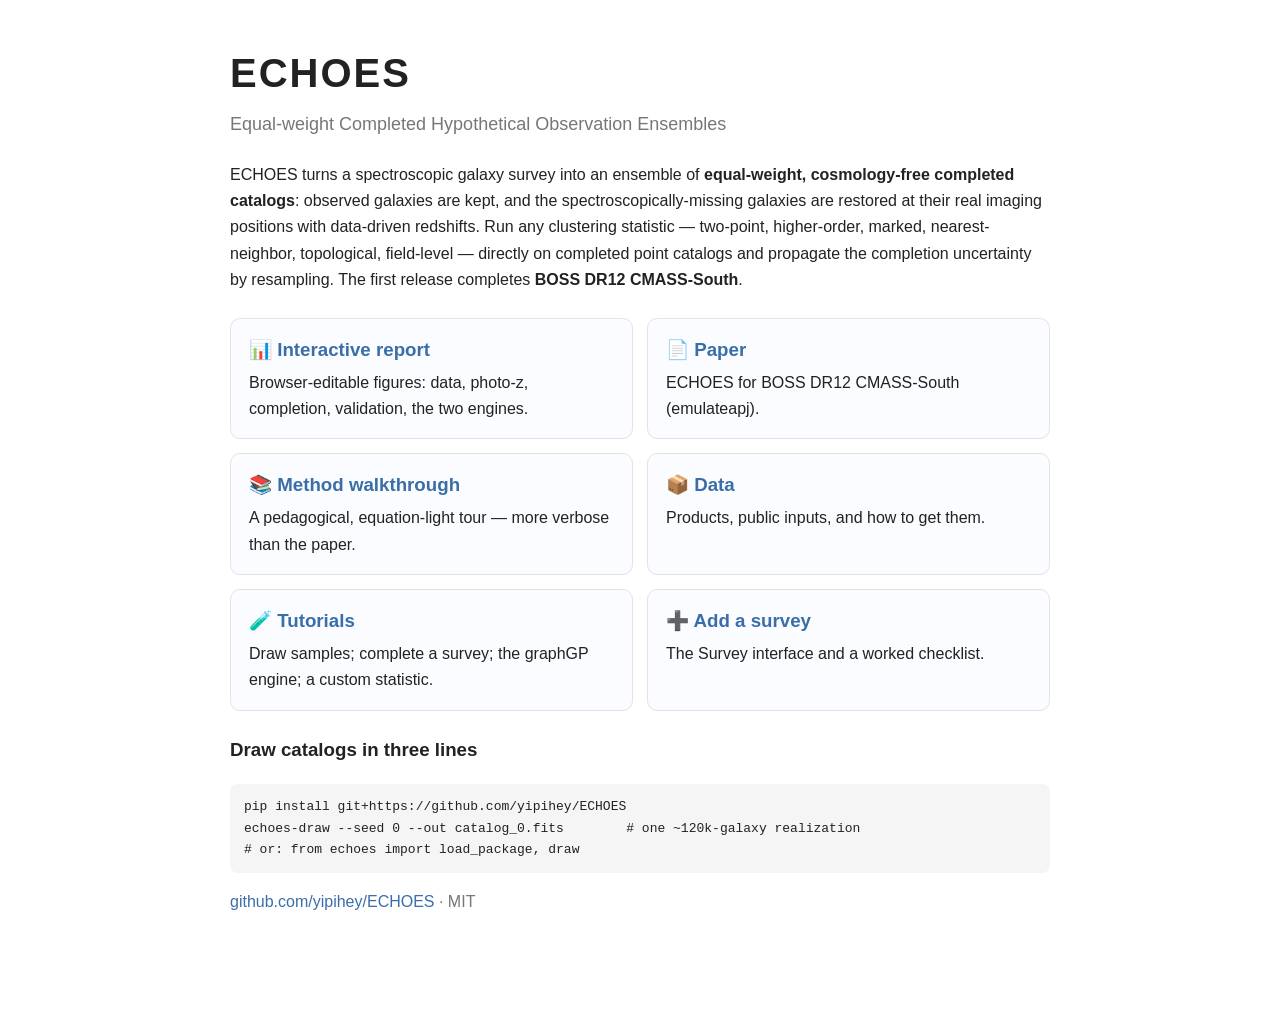
==== docs/index.html @ 2739d5a8 "ECHOES v0.1.0: clean, survey-extensible completed-catalog package + BOSS CMASS-South release A clean" ====
<!doctype html><html lang="en"><head><meta charset="utf-8">
<meta name="viewport" content="width=device-width,initial-scale=1">
<title>ECHOES — completed galaxy-survey catalogs</title>
<style>
 body{font-family:-apple-system,"Helvetica Neue",Arial,sans-serif;max-width:820px;margin:0 auto;
  padding:0 20px 80px;color:#222;line-height:1.65}
 h1{font-size:40px;letter-spacing:2px;margin:40px 0 0} .tag{color:#777;font-size:18px;margin:4px 0 22px}
 a{color:#3a6ea8;text-decoration:none} a:hover{text-decoration:underline}
 .cards{display:grid;grid-template-columns:1fr 1fr;gap:14px;margin:24px 0}
 .card{border:1px solid #e3e3e3;border-radius:10px;padding:16px 18px;background:#fafcff}
 .card h3{margin:0 0 4px} code{background:#eef;padding:1px 6px;border-radius:3px;font-size:13px}
 pre{background:#f5f5f5;padding:12px 14px;border-radius:8px;overflow-x:auto}
</style></head><body>
<h1>ECHOES</h1>
<div class="tag">Equal-weight Completed Hypothetical Observation Ensembles</div>
<p>ECHOES turns a spectroscopic galaxy survey into an ensemble of <b>equal-weight,
cosmology-free completed catalogs</b>: observed galaxies are kept, and the
spectroscopically-missing galaxies are restored at their real imaging positions with
data-driven redshifts. Run any clustering statistic — two-point, higher-order, marked,
nearest-neighbor, topological, field-level — directly on completed point catalogs and
propagate the completion uncertainty by resampling. The first release completes
<b>BOSS DR12 CMASS-South</b>.</p>
<div class="cards">
  <div class="card"><h3>📊 <a href="report.html">Interactive report</a></h3>
    Browser-editable figures: data, photo-z, completion, validation, the two engines.</div>
  <div class="card"><h3>📄 <a href="../paper/boss_completion_apj_draft.pdf">Paper</a></h3>
    ECHOES for BOSS DR12 CMASS-South (emulateapj).</div>
  <div class="card"><h3>📚 <a href="method.md">Method walkthrough</a></h3>
    A pedagogical, equation-light tour — more verbose than the paper.</div>
  <div class="card"><h3>📦 <a href="../DATA.md">Data</a></h3>
    Products, public inputs, and how to get them.</div>
  <div class="card"><h3>🧪 <a href="tutorials/">Tutorials</a></h3>
    Draw samples; complete a survey; the graphGP engine; a custom statistic.</div>
  <div class="card"><h3>➕ <a href="adding_a_survey.md">Add a survey</a></h3>
    The Survey interface and a worked checklist.</div>
</div>
<h3>Draw catalogs in three lines</h3>
<pre>pip install git+https://github.com/yipihey/ECHOES
echoes-draw --seed 0 --out catalog_0.fits        # one ~120k-galaxy realization
# or: from echoes import load_package, draw</pre>
<p style="color:#777"><a href="https://github.com/yipihey/ECHOES">github.com/yipihey/ECHOES</a> · MIT</p>
</body></html>
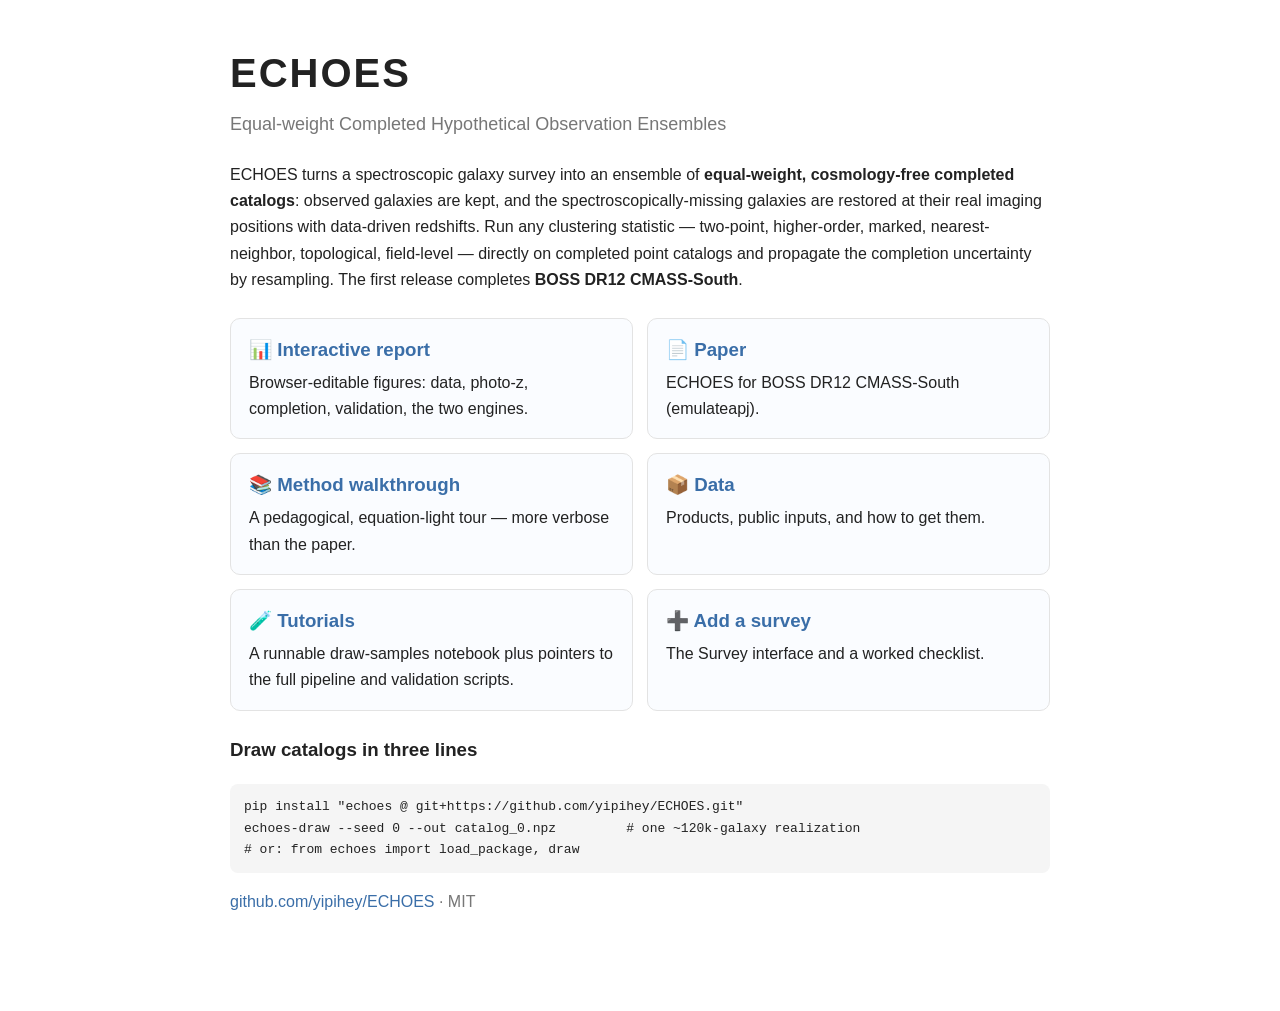
==== commit 1f51257f: "Polish ECHOES release for collaborator review" ====
--- a/docs/index.html
+++ b/docs/index.html
@@ -23,20 +23,20 @@
 <div class="cards">
   <div class="card"><h3>📊 <a href="report.html">Interactive report</a></h3>
     Browser-editable figures: data, photo-z, completion, validation, the two engines.</div>
-  <div class="card"><h3>📄 <a href="../paper/boss_completion_apj_draft.pdf">Paper</a></h3>
+  <div class="card"><h3>📄 <a href="paper.pdf">Paper</a></h3>
     ECHOES for BOSS DR12 CMASS-South (emulateapj).</div>
-  <div class="card"><h3>📚 <a href="method.md">Method walkthrough</a></h3>
+  <div class="card"><h3>📚 <a href="https://github.com/yipihey/ECHOES/blob/main/docs/method.md">Method walkthrough</a></h3>
     A pedagogical, equation-light tour — more verbose than the paper.</div>
-  <div class="card"><h3>📦 <a href="../DATA.md">Data</a></h3>
+  <div class="card"><h3>📦 <a href="https://github.com/yipihey/ECHOES/blob/main/DATA.md">Data</a></h3>
     Products, public inputs, and how to get them.</div>
-  <div class="card"><h3>🧪 <a href="tutorials/">Tutorials</a></h3>
-    Draw samples; complete a survey; the graphGP engine; a custom statistic.</div>
-  <div class="card"><h3>➕ <a href="adding_a_survey.md">Add a survey</a></h3>
+  <div class="card"><h3>🧪 <a href="https://github.com/yipihey/ECHOES/tree/main/docs/tutorials">Tutorials</a></h3>
+    A runnable draw-samples notebook plus pointers to the full pipeline and validation scripts.</div>
+  <div class="card"><h3>➕ <a href="https://github.com/yipihey/ECHOES/blob/main/docs/adding_a_survey.md">Add a survey</a></h3>
     The Survey interface and a worked checklist.</div>
 </div>
 <h3>Draw catalogs in three lines</h3>
-<pre>pip install git+https://github.com/yipihey/ECHOES
-echoes-draw --seed 0 --out catalog_0.fits        # one ~120k-galaxy realization
+<pre>pip install "echoes @ git+https://github.com/yipihey/ECHOES.git"
+echoes-draw --seed 0 --out catalog_0.npz         # one ~120k-galaxy realization
 # or: from echoes import load_package, draw</pre>
 <p style="color:#777"><a href="https://github.com/yipihey/ECHOES">github.com/yipihey/ECHOES</a> · MIT</p>
 </body></html>
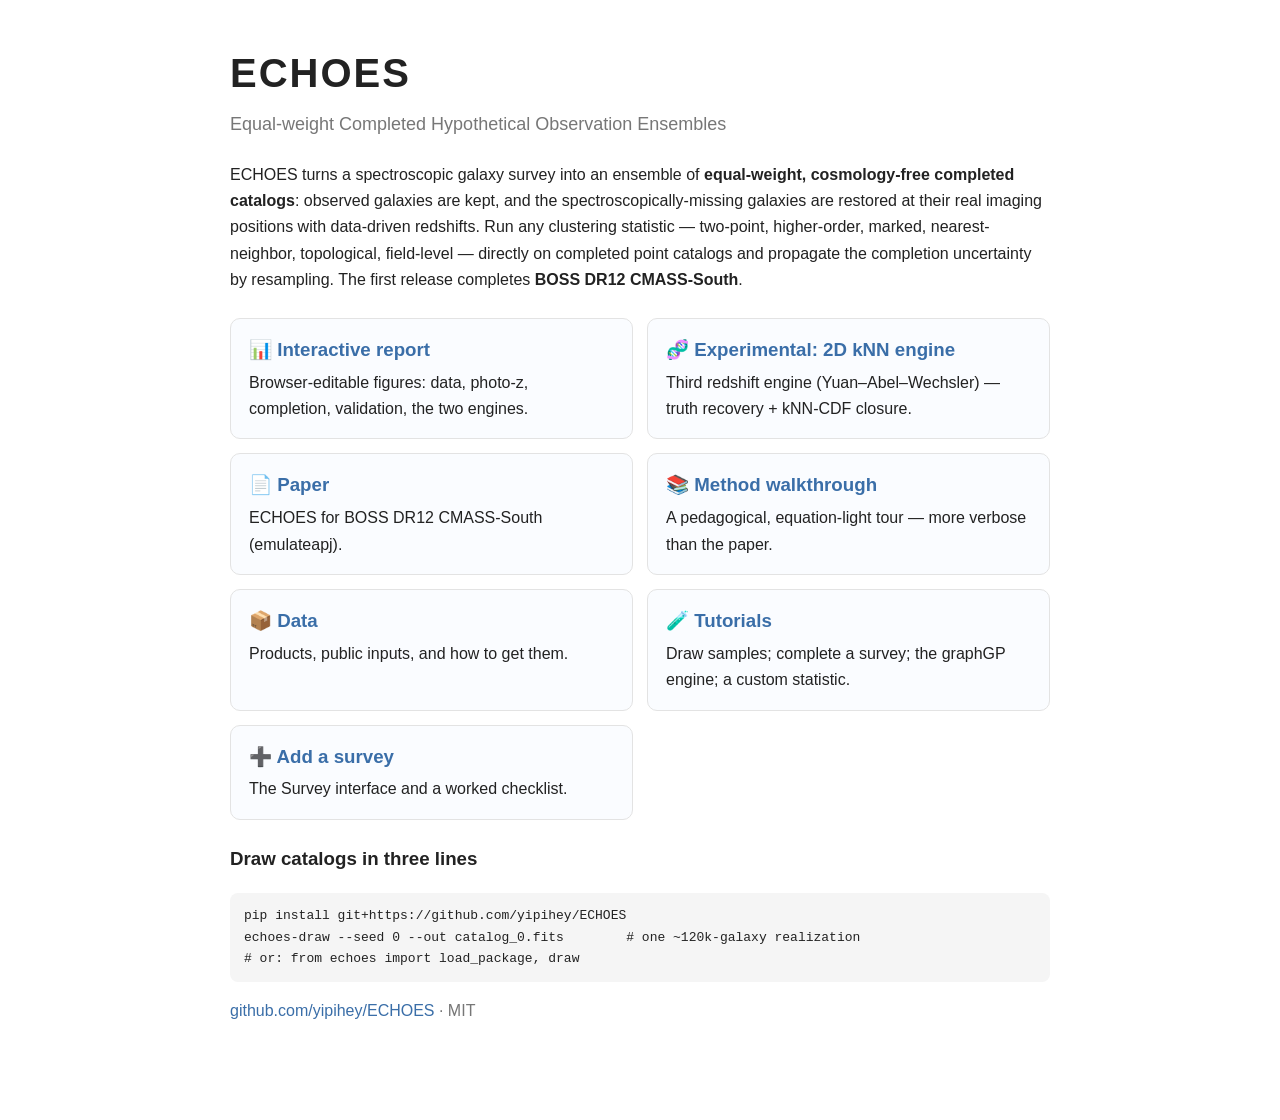
==== commit 3ed45f13: "Add experimental 2D-kNN (Yuan-Abel-Wechsler) redshift-completion engine Third redshift engine on bra" ====
--- a/docs/index.html
+++ b/docs/index.html
@@ -23,6 +23,8 @@
 <div class="cards">
   <div class="card"><h3>📊 <a href="report.html">Interactive report</a></h3>
     Browser-editable figures: data, photo-z, completion, validation, the two engines.</div>
+  <div class="card"><h3>🧬 <a href="report_knn2d.html">Experimental: 2D kNN engine</a></h3>
+    Third redshift engine (Yuan–Abel–Wechsler) — truth recovery + kNN-CDF closure.</div>
   <div class="card"><h3>📄 <a href="paper.pdf">Paper</a></h3>
     ECHOES for BOSS DR12 CMASS-South (emulateapj).</div>
   <div class="card"><h3>📚 <a href="https://github.com/yipihey/ECHOES/blob/main/docs/method.md">Method walkthrough</a></h3>
@@ -30,13 +32,13 @@
   <div class="card"><h3>📦 <a href="https://github.com/yipihey/ECHOES/blob/main/DATA.md">Data</a></h3>
     Products, public inputs, and how to get them.</div>
   <div class="card"><h3>🧪 <a href="https://github.com/yipihey/ECHOES/tree/main/docs/tutorials">Tutorials</a></h3>
-    A runnable draw-samples notebook plus pointers to the full pipeline and validation scripts.</div>
+    Draw samples; complete a survey; the graphGP engine; a custom statistic.</div>
   <div class="card"><h3>➕ <a href="https://github.com/yipihey/ECHOES/blob/main/docs/adding_a_survey.md">Add a survey</a></h3>
     The Survey interface and a worked checklist.</div>
 </div>
 <h3>Draw catalogs in three lines</h3>
-<pre>pip install "echoes @ git+https://github.com/yipihey/ECHOES.git"
-echoes-draw --seed 0 --out catalog_0.npz         # one ~120k-galaxy realization
+<pre>pip install git+https://github.com/yipihey/ECHOES
+echoes-draw --seed 0 --out catalog_0.fits        # one ~120k-galaxy realization
 # or: from echoes import load_package, draw</pre>
 <p style="color:#777"><a href="https://github.com/yipihey/ECHOES">github.com/yipihey/ECHOES</a> · MIT</p>
 </body></html>
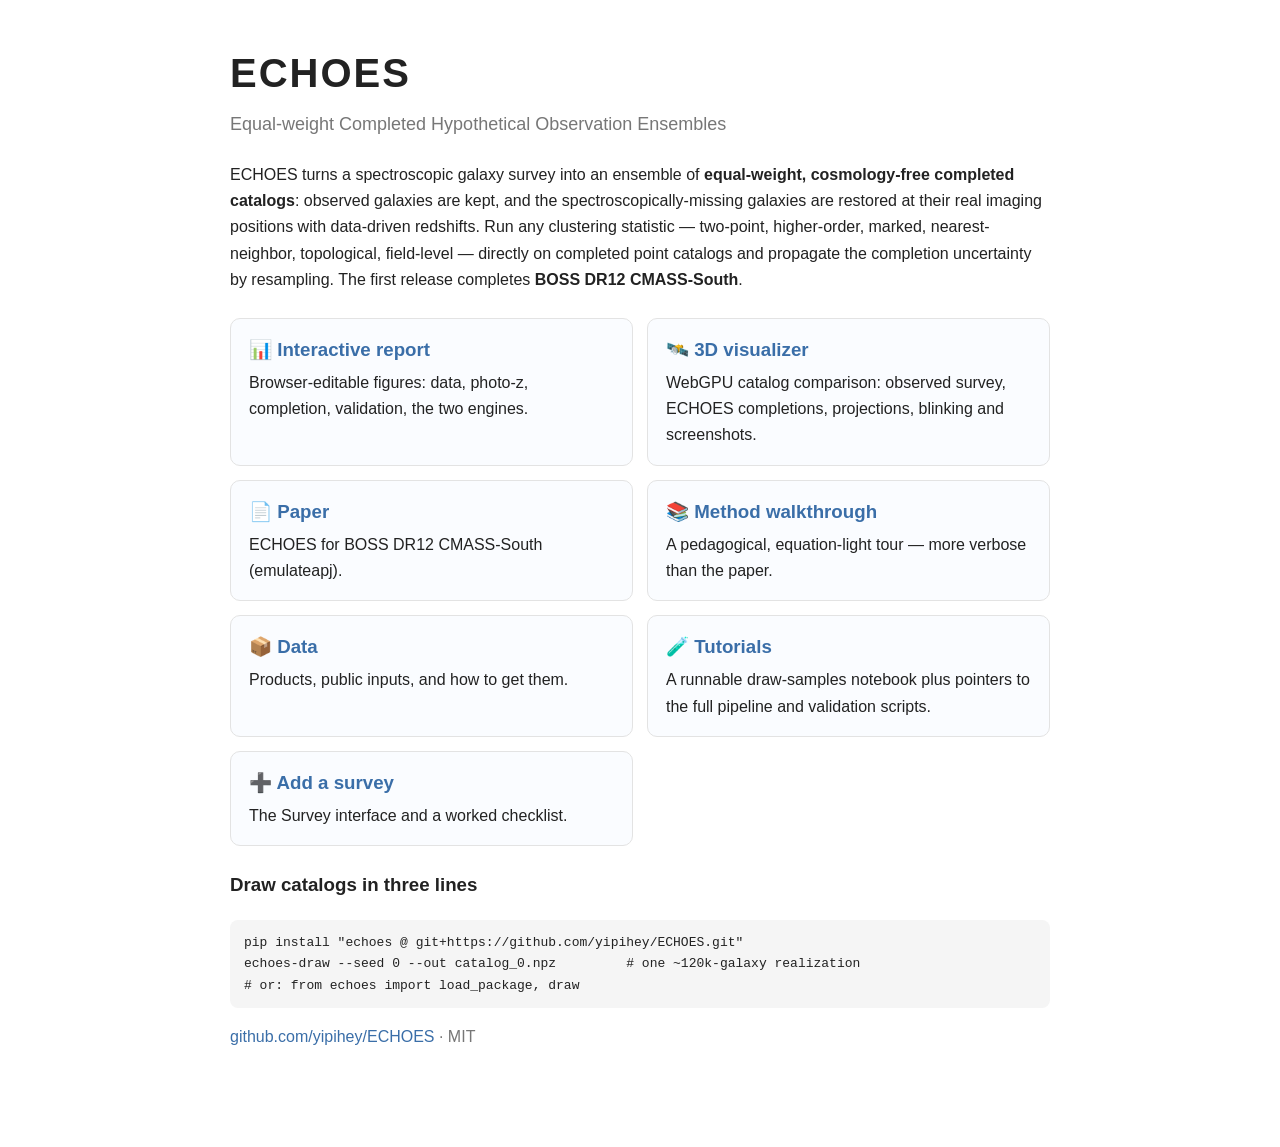
==== commit 9649c248: "Add WebGPU ECHOES catalog visualizer" ====
--- a/docs/index.html
+++ b/docs/index.html
@@ -23,8 +23,8 @@
 <div class="cards">
   <div class="card"><h3>📊 <a href="report.html">Interactive report</a></h3>
     Browser-editable figures: data, photo-z, completion, validation, the two engines.</div>
-  <div class="card"><h3>🧬 <a href="report_knn2d.html">Experimental: 2D kNN engine</a></h3>
-    Third redshift engine (Yuan–Abel–Wechsler) — truth recovery + kNN-CDF closure.</div>
+  <div class="card"><h3>🛰️ <a href="visualizer/">3D visualizer</a></h3>
+    WebGPU catalog comparison: observed survey, ECHOES completions, projections, blinking and screenshots.</div>
   <div class="card"><h3>📄 <a href="paper.pdf">Paper</a></h3>
     ECHOES for BOSS DR12 CMASS-South (emulateapj).</div>
   <div class="card"><h3>📚 <a href="https://github.com/yipihey/ECHOES/blob/main/docs/method.md">Method walkthrough</a></h3>
@@ -32,13 +32,13 @@
   <div class="card"><h3>📦 <a href="https://github.com/yipihey/ECHOES/blob/main/DATA.md">Data</a></h3>
     Products, public inputs, and how to get them.</div>
   <div class="card"><h3>🧪 <a href="https://github.com/yipihey/ECHOES/tree/main/docs/tutorials">Tutorials</a></h3>
-    Draw samples; complete a survey; the graphGP engine; a custom statistic.</div>
+    A runnable draw-samples notebook plus pointers to the full pipeline and validation scripts.</div>
   <div class="card"><h3>➕ <a href="https://github.com/yipihey/ECHOES/blob/main/docs/adding_a_survey.md">Add a survey</a></h3>
     The Survey interface and a worked checklist.</div>
 </div>
 <h3>Draw catalogs in three lines</h3>
-<pre>pip install git+https://github.com/yipihey/ECHOES
-echoes-draw --seed 0 --out catalog_0.fits        # one ~120k-galaxy realization
+<pre>pip install "echoes @ git+https://github.com/yipihey/ECHOES.git"
+echoes-draw --seed 0 --out catalog_0.npz         # one ~120k-galaxy realization
 # or: from echoes import load_package, draw</pre>
 <p style="color:#777"><a href="https://github.com/yipihey/ECHOES">github.com/yipihey/ECHOES</a> · MIT</p>
 </body></html>
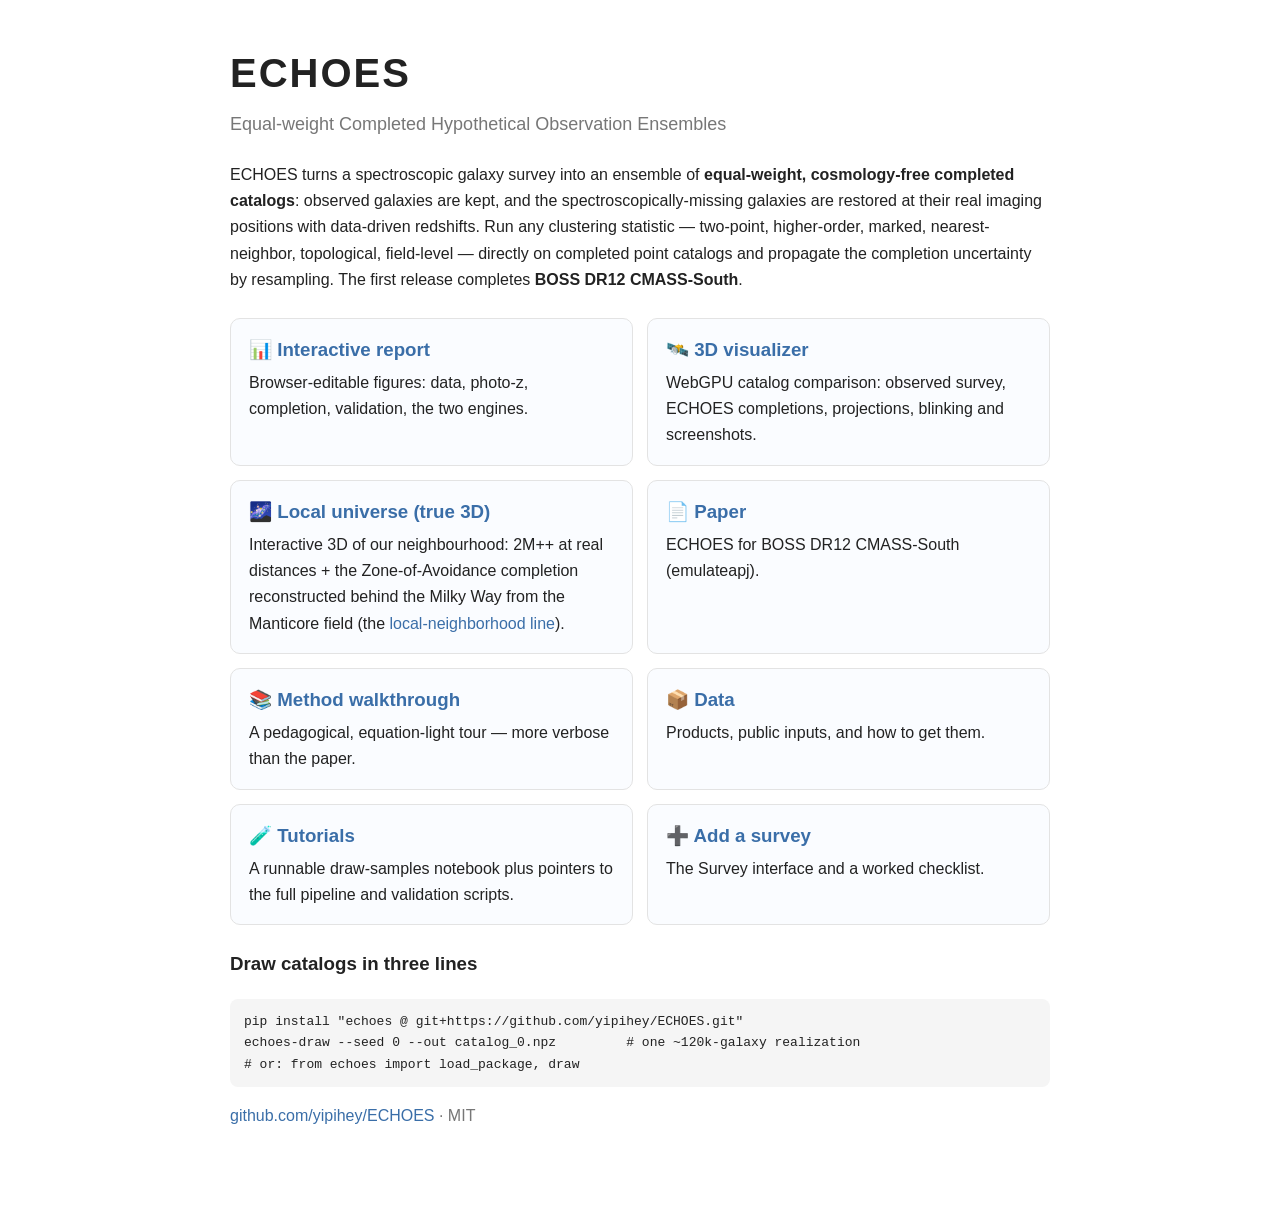
==== commit 61eba411: "Publish the true-3D local-neighborhood viewer to GitHub Pages Add the self-contained k3d viewer (doc" ====
--- a/docs/index.html
+++ b/docs/index.html
@@ -25,6 +25,10 @@
     Browser-editable figures: data, photo-z, completion, validation, the two engines.</div>
   <div class="card"><h3>🛰️ <a href="visualizer/">3D visualizer</a></h3>
     WebGPU catalog comparison: observed survey, ECHOES completions, projections, blinking and screenshots.</div>
+  <div class="card"><h3>🌌 <a href="local_viewer.html">Local universe (true 3D)</a></h3>
+    Interactive 3D of our neighbourhood: 2M++ at real distances + the Zone-of-Avoidance completion
+    reconstructed behind the Milky Way from the Manticore field (the
+    <a href="https://github.com/yipihey/ECHOES/blob/data/local-neighborhood/docs/local_neighborhood.md">local-neighborhood line</a>).</div>
   <div class="card"><h3>📄 <a href="paper.pdf">Paper</a></h3>
     ECHOES for BOSS DR12 CMASS-South (emulateapj).</div>
   <div class="card"><h3>📚 <a href="https://github.com/yipihey/ECHOES/blob/main/docs/method.md">Method walkthrough</a></h3>
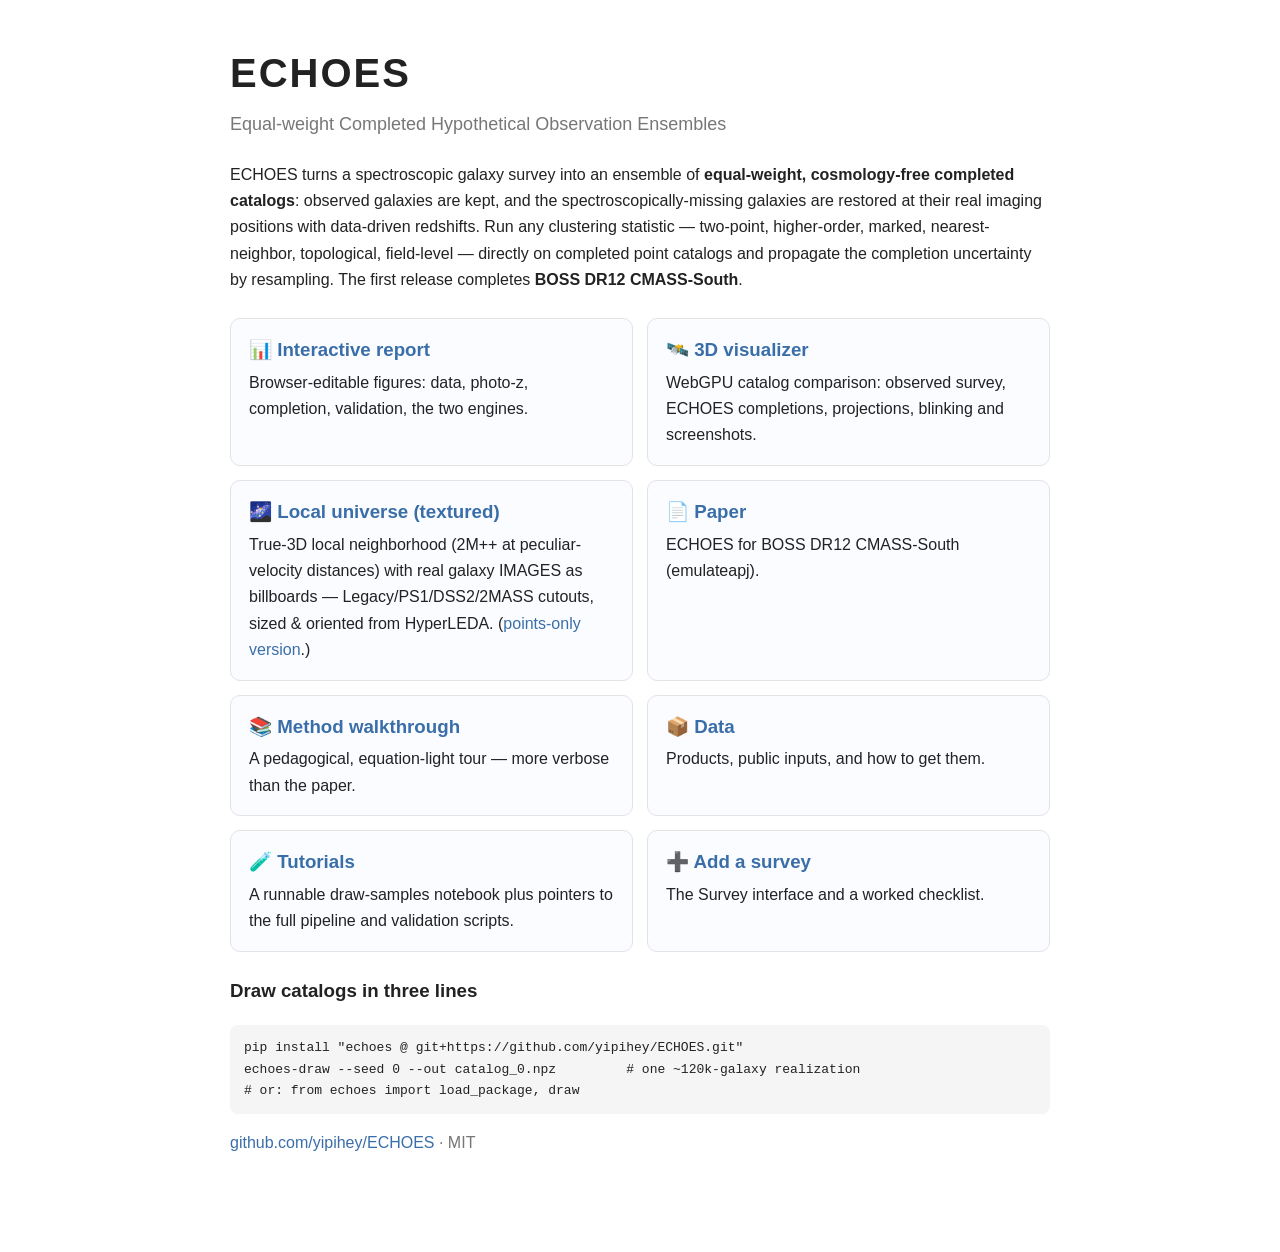
==== commit e99ea716: "local viewer: textured demonstrator — 2,000 real galaxy images in true 3D (K<10) Stage-A (stock-k3d)" ====
--- a/docs/index.html
+++ b/docs/index.html
@@ -25,10 +25,10 @@
     Browser-editable figures: data, photo-z, completion, validation, the two engines.</div>
   <div class="card"><h3>🛰️ <a href="visualizer/">3D visualizer</a></h3>
     WebGPU catalog comparison: observed survey, ECHOES completions, projections, blinking and screenshots.</div>
-  <div class="card"><h3>🌌 <a href="local_viewer.html">Local universe (true 3D)</a></h3>
-    Interactive 3D of our neighbourhood: 2M++ at real distances + the Zone-of-Avoidance completion
-    reconstructed behind the Milky Way from the Manticore field (the
-    <a href="https://github.com/yipihey/ECHOES/blob/data/local-neighborhood/docs/local_neighborhood.md">local-neighborhood line</a>).</div>
+  <div class="card"><h3>🌌 <a href="local_viewer_textured.html">Local universe (textured)</a></h3>
+    True-3D local neighborhood (2M++ at peculiar-velocity distances) with real galaxy IMAGES as
+    billboards — Legacy/PS1/DSS2/2MASS cutouts, sized &amp; oriented from HyperLEDA. (<a
+    href="local_viewer.html">points-only version</a>.)</div>
   <div class="card"><h3>📄 <a href="paper.pdf">Paper</a></h3>
     ECHOES for BOSS DR12 CMASS-South (emulateapj).</div>
   <div class="card"><h3>📚 <a href="https://github.com/yipihey/ECHOES/blob/main/docs/method.md">Method walkthrough</a></h3>
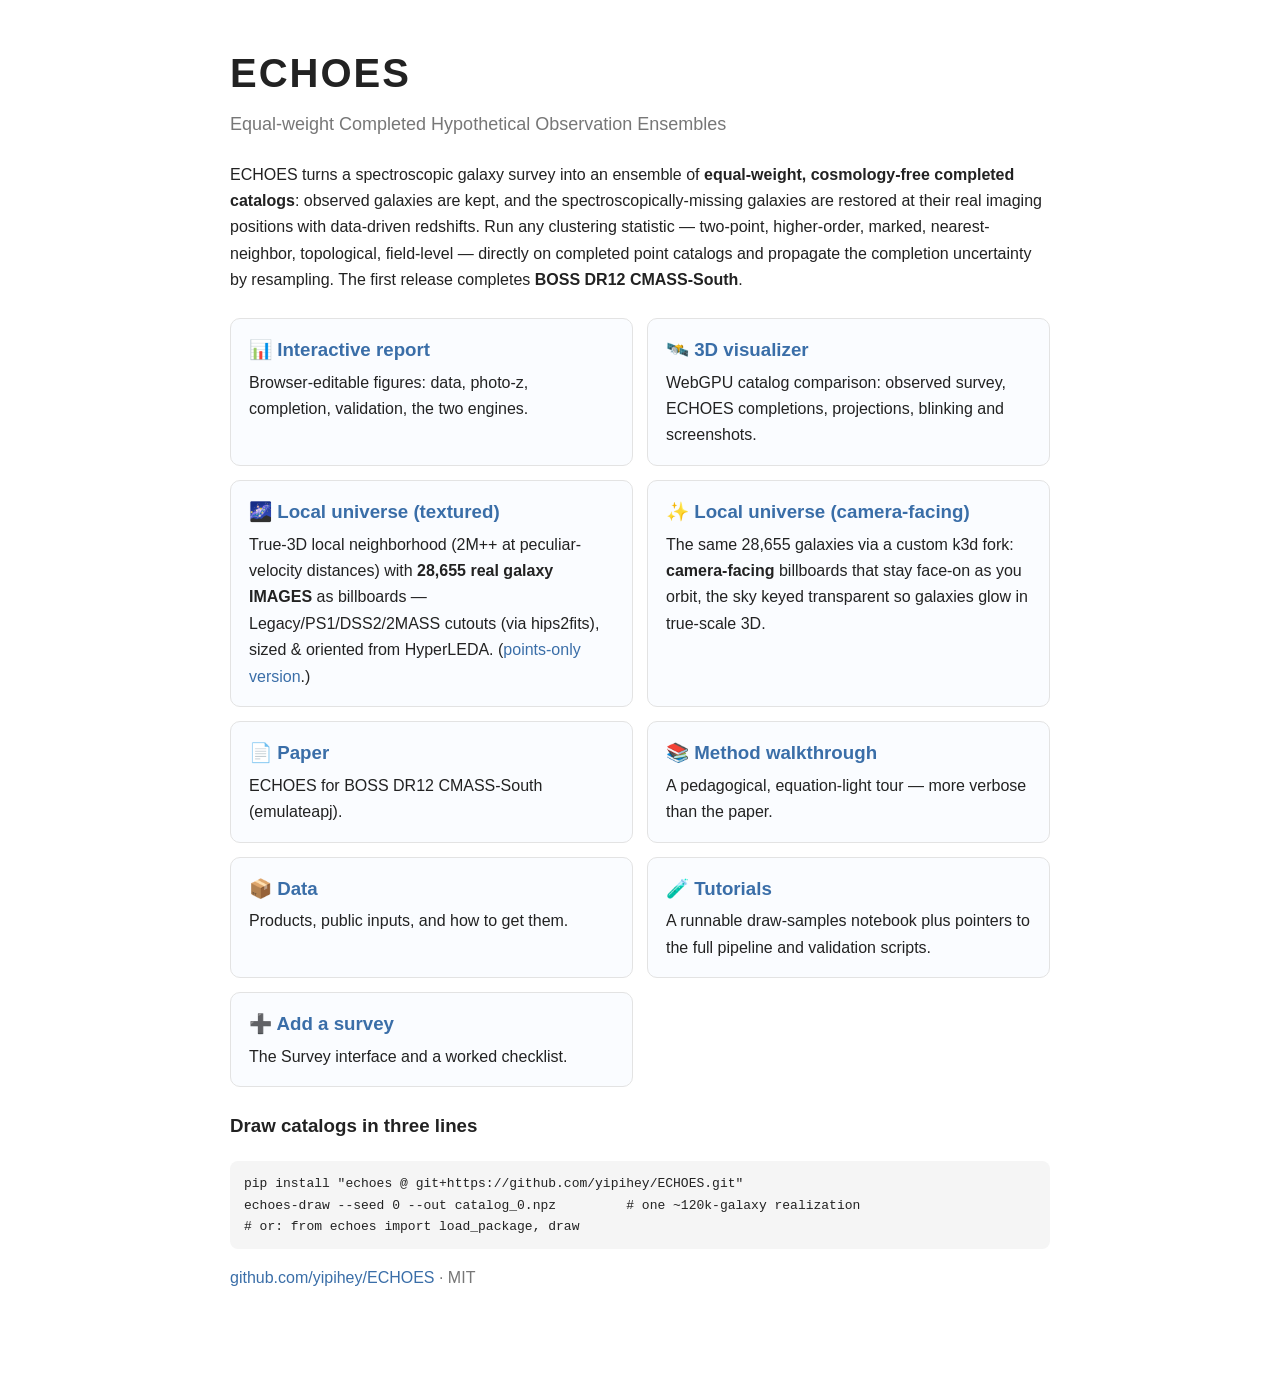
==== commit 067d28ff: "local viewers: full K<11.5 (28,655 galaxies) + publish fork viewer to Pages Both textured viewers no" ====
--- a/docs/index.html
+++ b/docs/index.html
@@ -26,9 +26,12 @@
   <div class="card"><h3>🛰️ <a href="visualizer/">3D visualizer</a></h3>
     WebGPU catalog comparison: observed survey, ECHOES completions, projections, blinking and screenshots.</div>
   <div class="card"><h3>🌌 <a href="local_viewer_textured.html">Local universe (textured)</a></h3>
-    True-3D local neighborhood (2M++ at peculiar-velocity distances) with real galaxy IMAGES as
-    billboards — Legacy/PS1/DSS2/2MASS cutouts, sized &amp; oriented from HyperLEDA. (<a
-    href="local_viewer.html">points-only version</a>.)</div>
+    True-3D local neighborhood (2M++ at peculiar-velocity distances) with <b>28,655 real galaxy
+    IMAGES</b> as billboards — Legacy/PS1/DSS2/2MASS cutouts (via hips2fits), sized &amp; oriented from
+    HyperLEDA. (<a href="local_viewer.html">points-only version</a>.)</div>
+  <div class="card"><h3>✨ <a href="local_viewer_fork.html">Local universe (camera-facing)</a></h3>
+    The same 28,655 galaxies via a custom k3d fork: <b>camera-facing</b> billboards that stay face-on
+    as you orbit, the sky keyed transparent so galaxies glow in true-scale 3D.</div>
   <div class="card"><h3>📄 <a href="paper.pdf">Paper</a></h3>
     ECHOES for BOSS DR12 CMASS-South (emulateapj).</div>
   <div class="card"><h3>📚 <a href="https://github.com/yipihey/ECHOES/blob/main/docs/method.md">Method walkthrough</a></h3>
